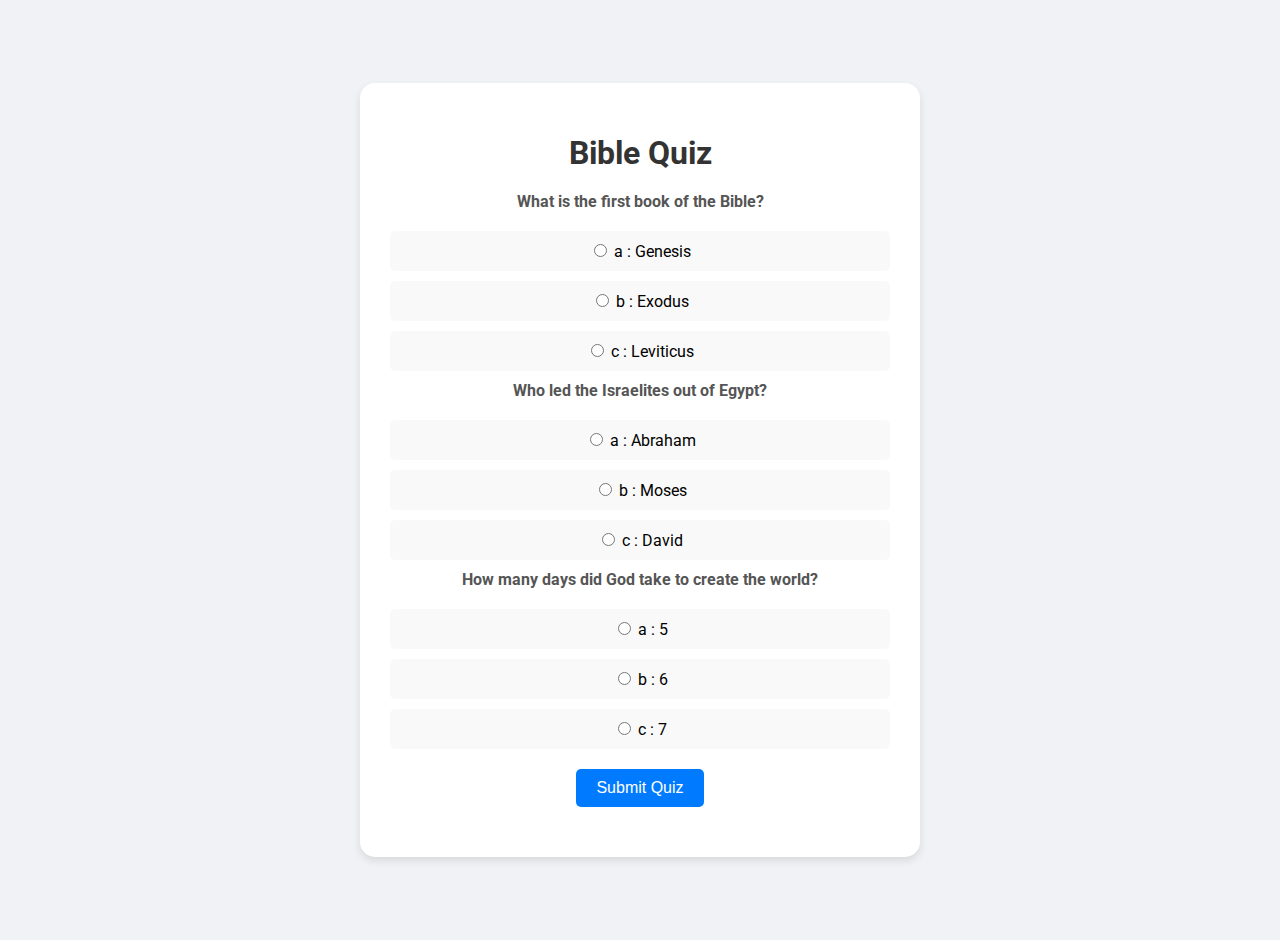
==== index.html @ 8a78cb12 "Initial commit" ====
<!DOCTYPE html>
<html lang="en">
<head>
    <meta charset="UTF-8">
    <meta name="viewport" content="width=device-width, initial-scale=1.0">
    <title>Bible Quiz</title>
    <link href="https://fonts.googleapis.com/css2?family=Roboto:wght@400;700&display=swap" rel="stylesheet">
    <link rel="stylesheet" href="style.css">
</head>
<body>
    <div class="quiz-container">
        <h1>Bible Quiz</h1>
        <div id="quiz"></div>
        <button id="submit">Submit Quiz</button>
        <div id="results"></div>
    </div>
    <script src="script.js"></script>
</body>
</html>
---- style.css ----
body {
    font-family: 'Roboto', sans-serif;
    background-color: #f0f2f5;
    display: flex;
    justify-content: center;
    align-items: center;
    height: 100vh;
    margin: 0;
    padding: 20px;
}

.quiz-container {
    background: white;
    border-radius: 15px;
    padding: 30px;
    box-shadow: 0 4px 8px rgba(0, 0, 0, 0.1);
    width: 100%;
    max-width: 500px;
    text-align: center;
}

h1 {
    margin-bottom: 20px;
    color: #333;
}

#quiz {
    margin-bottom: 20px;
}

.question {
    margin-bottom: 20px;
    font-weight: bold;
    color: #555;
}

.answers {
    list-style-type: none;
    padding: 0;
}

.answers label {
    display: block;
    padding: 10px;
    margin-bottom: 10px;
    background: #f9f9f9;
    border-radius: 5px;
    cursor: pointer;
    transition: background 0.3s ease;
}

.answers label:hover {
    background: #e9ecef;
}

button {
    background-color: #007bff;
    color: white;
    border: none;
    padding: 10px 20px;
    cursor: pointer;
    font-size: 16px;
    border-radius: 5px;
    transition: background 0.3s ease;
}

button:hover {
    background-color: #0056b3;
}

#results {
    margin-top: 20px;
    font-size: 18px;
    color: #333;
}
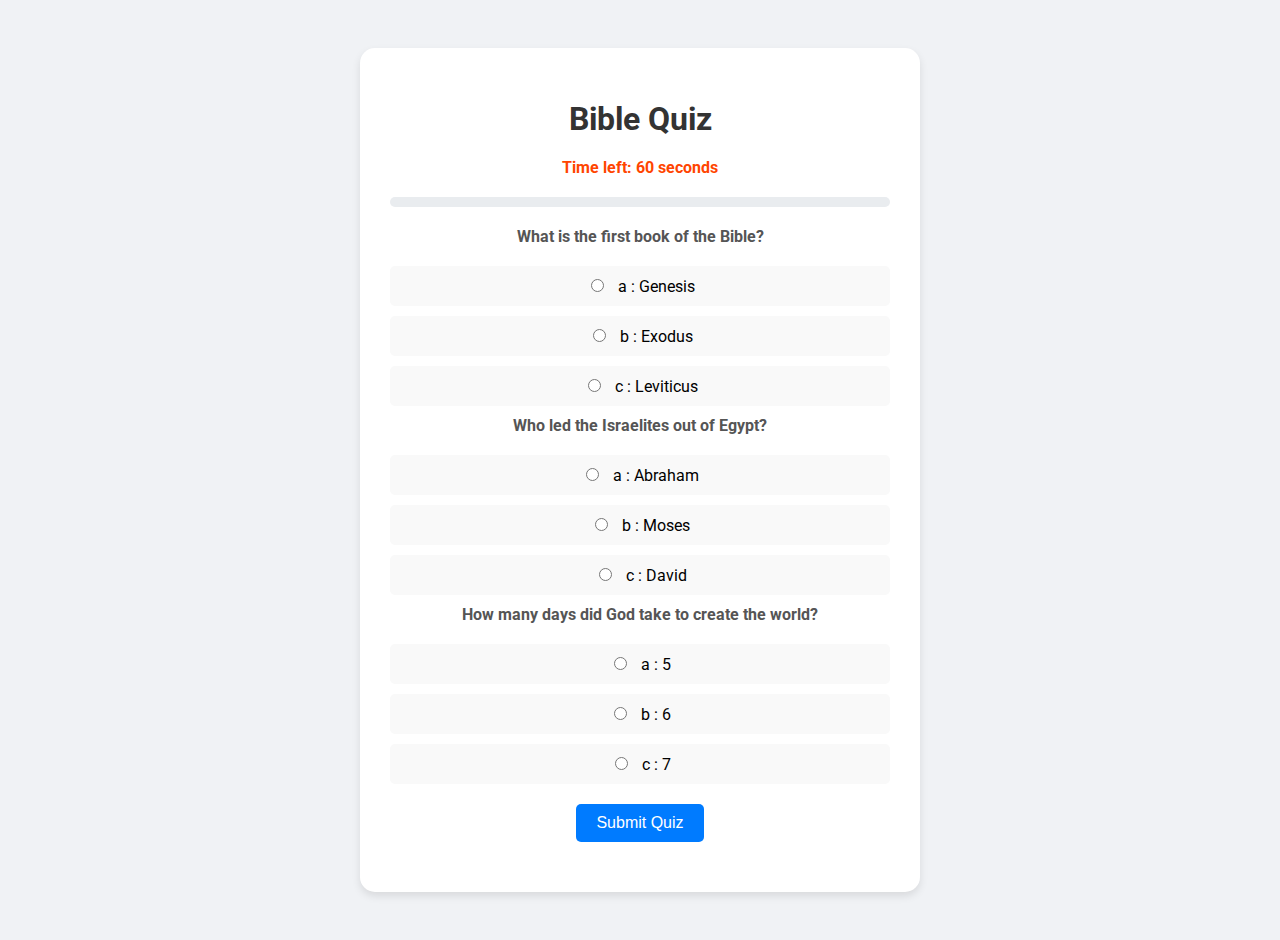
==== commit d6cd95c8: "updated" ====
--- a/index.html
+++ b/index.html
@@ -10,6 +10,10 @@
 <body>
     <div class="quiz-container">
         <h1>Bible Quiz</h1>
+        <div id="timer">Time left: <span id="time">60</span> seconds</div>
+        <div id="progress-bar">
+            <div id="progress"></div>
+        </div>
         <div id="quiz"></div>
         <button id="submit">Submit Quiz</button>
         <div id="results"></div>
--- a/style.css
+++ b/style.css
@@ -22,6 +22,26 @@
 h1 {
     margin-bottom: 20px;
     color: #333;
+}
+
+#timer {
+    margin-bottom: 20px;
+    font-weight: bold;
+    color: #ff4500;
+}
+
+#progress-bar {
+    background: #e9ecef;
+    border-radius: 5px;
+    overflow: hidden;
+    margin-bottom: 20px;
+}
+
+#progress {
+    background: #007bff;
+    height: 10px;
+    width: 0;
+    transition: width 0.4s ease;
 }
 
 #quiz {
@@ -49,8 +69,14 @@
     transition: background 0.3s ease;
 }
 
-.answers label:hover {
-    background: #e9ecef;
+.answers input[type="radio"] {
+    margin-right: 10px;
+}
+
+.answers input[type="radio"]:checked + label {
+    background-color: #d1e7dd;
+    border-color: #b6d4fe;
+    color: #0f5132;
 }
 
 button {
@@ -68,6 +94,11 @@
     background-color: #0056b3;
 }
 
+button:disabled {
+    background-color: #cccccc;
+    cursor: not-allowed;
+}
+
 #results {
     margin-top: 20px;
     font-size: 18px;
